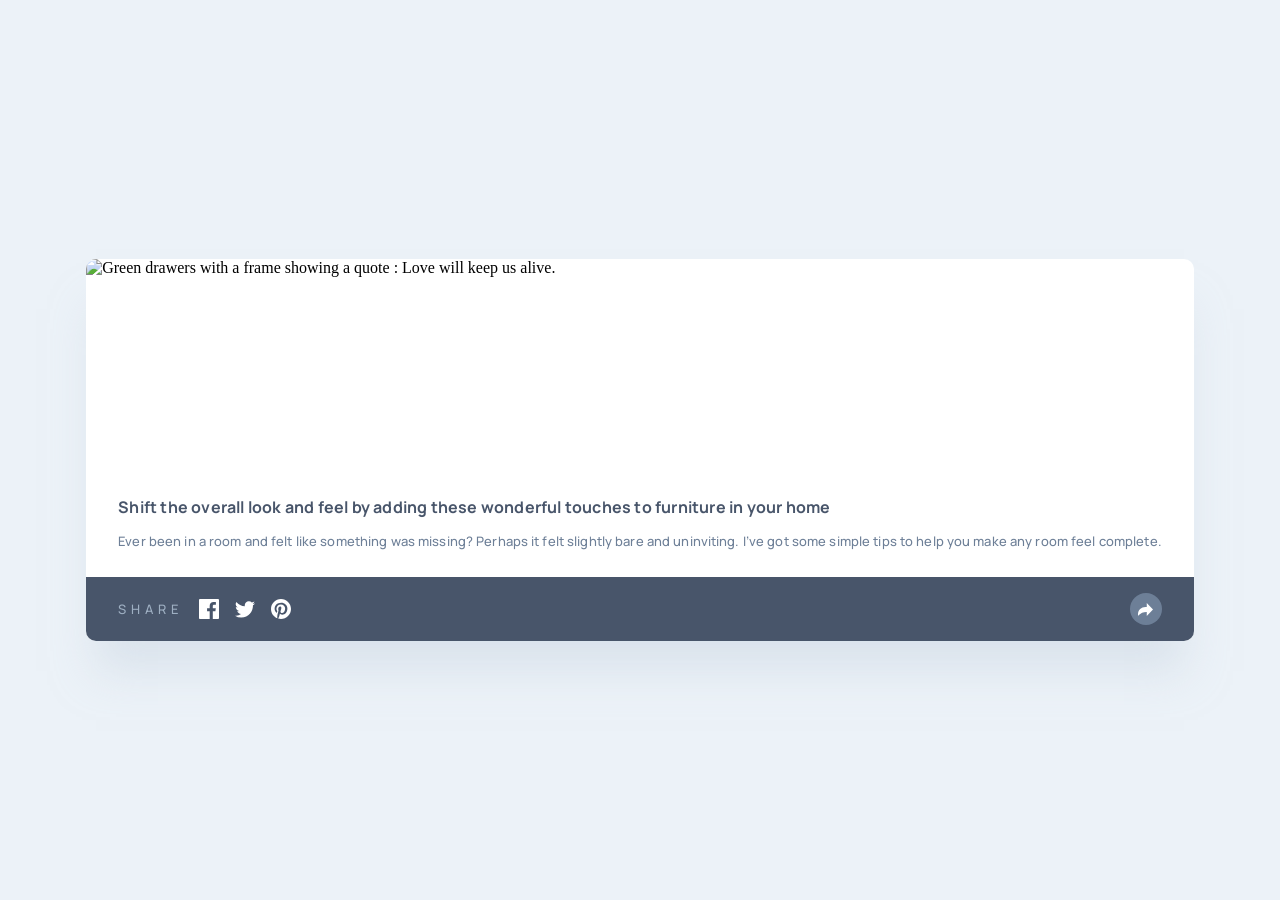
==== article-preview-component-master/index.html @ 6402cb17 "Finishing CSS/HTML" ====
<!DOCTYPE html>
<html lang="en">
<head>
  <meta charset="UTF-8">
  <meta http-equiv="X-UA-Compatible" content="IE=edge">
  <meta name="viewport" content="width=device-width, initial-scale=1.0">
  <link rel="stylesheet" href="styles/styles.css">
  <title>Document</title>
</head>
<body>
  <div class="tool-tip">
    
  </div>
  <div class="c-article">
    <div class="c-article__image">
      <img src="/images/drawers.jpg" alt="Green drawers with a frame showing a quote : Love will keep us alive.">
    </div>
    <div class="c-article__content">
      <div class="c-article__text">
        <h1 class="c-article__tilte">  Shift the overall look and feel by adding these wonderful 
          touches to furniture in your home
        </h1>
        <p class="c-article__description">  Ever been in a room and felt like something was missing? Perhaps 
          it felt slightly bare and uninviting. I’ve got some simple tips 
          to help you make any room feel complete.
        </p>
        <div class="c-article__footer">
          <div class="c-article__info">
            <img src="images/avatar-michelle.jpg" alt="" class="c-article__avatar" width="40px" height="40px">
            <div class="c-article__name-date">
              <p class="c-article__name">Michelle Appleton</p>
              <p class="c-article__date">28 Jun 2020</p>
            </div>
          </div>
          <div class="c-article__btn-share">
            <svg xmlns="http://www.w3.org/2000/svg" width="15" height="13"><path fill="#6E8098" d="M15 6.495L8.766.014V3.88H7.441C3.33 3.88 0 7.039 0 10.936v2.049l.589-.612C2.59 10.294 5.422 9.11 8.39 9.11h.375v3.867L15 6.495z"/></svg>
          </div>
        </div>
      </div>
    </div>
    <div class="c-article__share">
      <div class="c-article__social-icons">
        <p>SHARE</p>
        <svg xmlns="http://www.w3.org/2000/svg" width="20" height="20"><path fill="#FFF" d="M18.896 0H1.104C.494 0 0 .494 0 1.104v17.793C0 19.506.494 20 1.104 20h9.58v-7.745H8.076V9.237h2.606V7.01c0-2.583 1.578-3.99 3.883-3.99 1.104 0 2.052.082 2.329.119v2.7h-1.598c-1.254 0-1.496.597-1.496 1.47v1.928h2.989l-.39 3.018h-2.6V20h5.098c.608 0 1.102-.494 1.102-1.104V1.104C20 .494 19.506 0 18.896 0z"/></svg>
        <svg xmlns="http://www.w3.org/2000/svg" width="20" height="17"><path fill="#FFF" d="M20 2.172a8.192 8.192 0 01-2.357.646 4.11 4.11 0 001.804-2.27 8.22 8.22 0 01-2.605.996A4.096 4.096 0 0013.847.248c-2.65 0-4.596 2.472-3.998 5.037A11.648 11.648 0 011.392 1a4.109 4.109 0 001.27 5.478 4.086 4.086 0 01-1.858-.513c-.045 1.9 1.318 3.679 3.291 4.075a4.113 4.113 0 01-1.853.07 4.106 4.106 0 003.833 2.849A8.25 8.25 0 010 14.658a11.616 11.616 0 006.29 1.843c7.618 0 11.922-6.434 11.663-12.205A8.354 8.354 0 0020 2.172z"/></svg>
        <svg xmlns="http://www.w3.org/2000/svg" width="20" height="20"><path fill="#FFF" d="M10 0C4.478 0 0 4.477 0 10c0 4.237 2.636 7.855 6.356 9.312-.088-.791-.167-2.005.035-2.868.182-.78 1.172-4.97 1.172-4.97s-.299-.6-.299-1.486c0-1.39.806-2.428 1.81-2.428.852 0 1.264.64 1.264 1.408 0 .858-.545 2.14-.828 3.33-.236.995.5 1.807 1.48 1.807 1.778 0 3.144-1.874 3.144-4.58 0-2.393-1.72-4.068-4.177-4.068-2.845 0-4.515 2.135-4.515 4.34 0 .859.331 1.781.745 2.281a.3.3 0 01.069.288l-.278 1.133c-.044.183-.145.223-.335.134-1.249-.581-2.03-2.407-2.03-3.874 0-3.154 2.292-6.052 6.608-6.052 3.469 0 6.165 2.473 6.165 5.776 0 3.447-2.173 6.22-5.19 6.22-1.013 0-1.965-.525-2.291-1.148l-.623 2.378c-.226.869-.835 1.958-1.244 2.621.937.29 1.931.446 2.962.446 5.522 0 10-4.477 10-10S15.522 0 10 0z"/></svg>
      </div>
      <div class="c-article__btn-share">
        <svg xmlns="http://www.w3.org/2000/svg" width="15" height="13"><path fill="#6E8098" d="M15 6.495L8.766.014V3.88H7.441C3.33 3.88 0 7.039 0 10.936v2.049l.589-.612C2.59 10.294 5.422 9.11 8.39 9.11h.375v3.867L15 6.495z"/></svg>
      </div>
    </div>
  </div>
</body>
</html>
---- article-preview-component-master/styles/styles.css ----
@import url("https://fonts.googleapis.com/css2?family=IBM+Plex+Sans:wght@400;700&family=Manrope:wght@500;700&family=Outfit:wght@300;400;600&family=Red+Hat+Display:wght@500;700;900&display=swap");
*, *::before, *::after {
  -webkit-box-sizing: border-box;
          box-sizing: border-box;
}

* {
  margin: 0;
}

html, body {
  height: 100%;
}

body {
  -webkit-font-smoothing: antialiased;
  background: #ecf2f8;
  display: -webkit-box;
  display: -ms-flexbox;
  display: flex;
  -webkit-box-align: center;
      -ms-flex-align: center;
          align-items: center;
  -webkit-box-pack: center;
      -ms-flex-pack: center;
          justify-content: center;
  padding: 0 24px;
}

img, picture, video, canvas, svg {
  display: block;
}

input, button, textarea, select {
  font: inherit;
}

p, h1, h2, h3, h4, h5, h6 {
  overflow-wrap: break-word;
}

#root, #__next {
  isolation: isolate;
}

.c-article {
  position: relative;
  background: #FFFFFF;
  -webkit-box-shadow: 0px 40px 40px -10px rgba(201, 213, 225, 0.503415);
          box-shadow: 0px 40px 40px -10px rgba(201, 213, 225, 0.503415);
  border-radius: 10px;
  display: -webkit-box;
  display: -ms-flexbox;
  display: flex;
  -webkit-box-orient: vertical;
  -webkit-box-direction: normal;
      -ms-flex-direction: column;
          flex-direction: column;
}

.c-article .c-article__image img {
  height: 200px;
  width: 100%;
  -o-object-fit: cover;
     object-fit: cover;
  border-radius: 10px 10px 0px 0px;
}

.c-article .c-article__content {
  padding: 36px 32px 18px 32px;
}

.c-article .c-article__content .c-article__tilte {
  margin-bottom: 12px;
  font-family: Manrope;
  font-weight: bold;
  font-size: 16px;
  line-height: 24px;
  letter-spacing: 0.2px;
  color: #48556a;
}

.c-article .c-article__content .c-article__description {
  margin-bottom: 32px;
  font-family: Manrope;
  font-size: 13px;
  font-style: normal;
  font-weight: 500;
  line-height: 20px;
  letter-spacing: 0.12187500298023224px;
  color: #6d7f97;
}

.c-article .c-article__footer {
  display: -webkit-box;
  display: -ms-flexbox;
  display: flex;
  -webkit-box-pack: justify;
      -ms-flex-pack: justify;
          justify-content: space-between;
  -webkit-box-align: center;
      -ms-flex-align: center;
          align-items: center;
}

.c-article .c-article__footer .c-article__info {
  display: -webkit-box;
  display: -ms-flexbox;
  display: flex;
}

.c-article .c-article__footer .c-article__info .c-article__avatar {
  border-radius: 100%;
  margin-right: 16px;
}

.c-article .c-article__footer .c-article__info .c-article__name-date .c-article__name {
  font-family: Manrope;
  font-size: 13px;
  font-style: normal;
  font-weight: 500;
  line-height: 20px;
  letter-spacing: 0.12187500298023224px;
  color: #48556a;
}

.c-article .c-article__footer .c-article__info .c-article__name-date .c-article__date {
  font-family: Manrope;
  font-size: 13px;
  font-style: normal;
  font-weight: 500;
  line-height: 20px;
  letter-spacing: 0.12187500298023224px;
  text-align: left;
  color: #6d7f97;
}

.c-article .c-article__footer .c-article__btn-share {
  width: 32px;
  height: 32px;
  border-radius: 100%;
  background: #ecf2f8;
  display: -webkit-box;
  display: -ms-flexbox;
  display: flex;
  -webkit-box-pack: center;
      -ms-flex-pack: center;
          justify-content: center;
  -webkit-box-align: center;
      -ms-flex-align: center;
          align-items: center;
}

.c-article .c-article__share {
  position: absolute;
  bottom: 0;
  width: 100%;
  display: -webkit-box;
  display: -ms-flexbox;
  display: flex;
  -webkit-box-pack: justify;
      -ms-flex-pack: justify;
          justify-content: space-between;
  -webkit-box-align: center;
      -ms-flex-align: center;
          align-items: center;
  background-color: #48556a;
  padding: 16px 32px;
  border-radius: 0 0 10px 10px;
}

.c-article .c-article__share .c-article__social-icons {
  display: -webkit-box;
  display: -ms-flexbox;
  display: flex;
  -webkit-box-align: center;
      -ms-flex-align: center;
          align-items: center;
}

.c-article .c-article__share .c-article__social-icons > * {
  margin-right: 16px;
}

.c-article .c-article__share .c-article__social-icons p {
  font-family: Manrope;
  font-style: normal;
  font-weight: 500;
  font-size: 13px;
  line-height: 20px;
  letter-spacing: 5px;
  text-transform: capitalize;
  color: #9eafc2;
}

.c-article .c-article__share .c-article__btn-share {
  width: 32px;
  height: 32px;
  border-radius: 100%;
  background: #6d7f97;
  display: -webkit-box;
  display: -ms-flexbox;
  display: flex;
  -webkit-box-pack: center;
      -ms-flex-pack: center;
          justify-content: center;
  -webkit-box-align: center;
      -ms-flex-align: center;
          align-items: center;
}

.c-article .c-article__share .c-article__btn-share svg path {
  fill: #fff;
}

@media only screen and (min-width: 1440px) {
  body {
    margin: 0 355px;
    padding: 0;
  }
  .c-article {
    -webkit-box-orient: horizontal;
    -webkit-box-direction: normal;
        -ms-flex-direction: row;
            flex-direction: row;
  }
  .c-article .c-article__image img {
    width: 285px;
    height: 280px;
    border-radius: 10px 0 0 10px;
  }
  .c-article .c-article__content {
    padding: 32px 40px;
  }
  .c-article .c-article__content .c-article__text .c-article__tilte {
    font-weight: bold;
    font-size: 20px;
    line-height: 28px;
    letter-spacing: 0.25px;
  }
  .c-article .c-article__content .c-article__text .c-article__description {
    margin-bottom: 20px;
  }
  .c-article .c-article__share {
    display: none;
  }
}
/*# sourceMappingURL=styles.css.map */
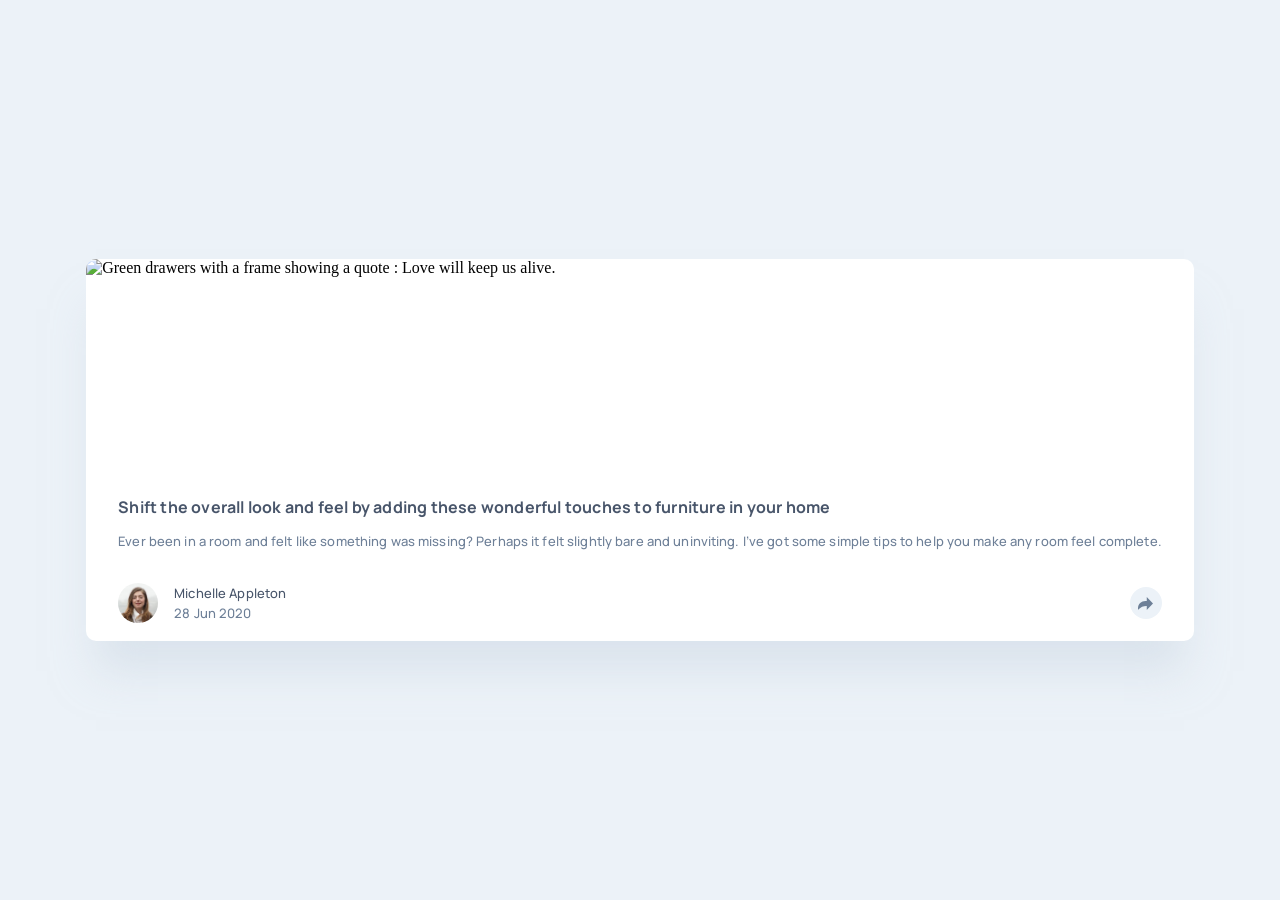
==== commit 01be7537: "Creating JS" ====
--- a/article-preview-component-master/index.html
+++ b/article-preview-component-master/index.html
@@ -38,17 +38,25 @@
         </div>
       </div>
     </div>
-    <div class="c-article__share">
+    <div class="c-article__share" id="toolTip">
       <div class="c-article__social-icons">
         <p>SHARE</p>
         <svg xmlns="http://www.w3.org/2000/svg" width="20" height="20"><path fill="#FFF" d="M18.896 0H1.104C.494 0 0 .494 0 1.104v17.793C0 19.506.494 20 1.104 20h9.58v-7.745H8.076V9.237h2.606V7.01c0-2.583 1.578-3.99 3.883-3.99 1.104 0 2.052.082 2.329.119v2.7h-1.598c-1.254 0-1.496.597-1.496 1.47v1.928h2.989l-.39 3.018h-2.6V20h5.098c.608 0 1.102-.494 1.102-1.104V1.104C20 .494 19.506 0 18.896 0z"/></svg>
         <svg xmlns="http://www.w3.org/2000/svg" width="20" height="17"><path fill="#FFF" d="M20 2.172a8.192 8.192 0 01-2.357.646 4.11 4.11 0 001.804-2.27 8.22 8.22 0 01-2.605.996A4.096 4.096 0 0013.847.248c-2.65 0-4.596 2.472-3.998 5.037A11.648 11.648 0 011.392 1a4.109 4.109 0 001.27 5.478 4.086 4.086 0 01-1.858-.513c-.045 1.9 1.318 3.679 3.291 4.075a4.113 4.113 0 01-1.853.07 4.106 4.106 0 003.833 2.849A8.25 8.25 0 010 14.658a11.616 11.616 0 006.29 1.843c7.618 0 11.922-6.434 11.663-12.205A8.354 8.354 0 0020 2.172z"/></svg>
         <svg xmlns="http://www.w3.org/2000/svg" width="20" height="20"><path fill="#FFF" d="M10 0C4.478 0 0 4.477 0 10c0 4.237 2.636 7.855 6.356 9.312-.088-.791-.167-2.005.035-2.868.182-.78 1.172-4.97 1.172-4.97s-.299-.6-.299-1.486c0-1.39.806-2.428 1.81-2.428.852 0 1.264.64 1.264 1.408 0 .858-.545 2.14-.828 3.33-.236.995.5 1.807 1.48 1.807 1.778 0 3.144-1.874 3.144-4.58 0-2.393-1.72-4.068-4.177-4.068-2.845 0-4.515 2.135-4.515 4.34 0 .859.331 1.781.745 2.281a.3.3 0 01.069.288l-.278 1.133c-.044.183-.145.223-.335.134-1.249-.581-2.03-2.407-2.03-3.874 0-3.154 2.292-6.052 6.608-6.052 3.469 0 6.165 2.473 6.165 5.776 0 3.447-2.173 6.22-5.19 6.22-1.013 0-1.965-.525-2.291-1.148l-.623 2.378c-.226.869-.835 1.958-1.244 2.621.937.29 1.931.446 2.962.446 5.522 0 10-4.477 10-10S15.522 0 10 0z"/></svg>
       </div>
-      <div class="c-article__btn-share">
+      <div class="c-article__btn-share" id="btn-share">
         <svg xmlns="http://www.w3.org/2000/svg" width="15" height="13"><path fill="#6E8098" d="M15 6.495L8.766.014V3.88H7.441C3.33 3.88 0 7.039 0 10.936v2.049l.589-.612C2.59 10.294 5.422 9.11 8.39 9.11h.375v3.867L15 6.495z"/></svg>
       </div>
     </div>
   </div>
+  <script>
+    doucment.addEventListener('DOMContentLoaded', function(){ 
+      let shareButton = document.querySelectorAll
+    })
+    document.getElementById('btn-share').onclick = function() {
+    this.classList.toggle('active');
+}
+  </script>
 </body>
 </html>
--- a/article-preview-component-master/styles/styles.css
+++ b/article-preview-component-master/styles/styles.css
@@ -152,6 +152,7 @@
 }
 
 .c-article .c-article__share {
+  opacity: 0;
   position: absolute;
   bottom: 0;
   width: 100%;
@@ -167,6 +168,10 @@
   background-color: #48556a;
   padding: 16px 32px;
   border-radius: 0 0 10px 10px;
+}
+
+.c-article .c-article__share:hover {
+  opacity: 1;
 }
 
 .c-article .c-article__share .c-article__social-icons {
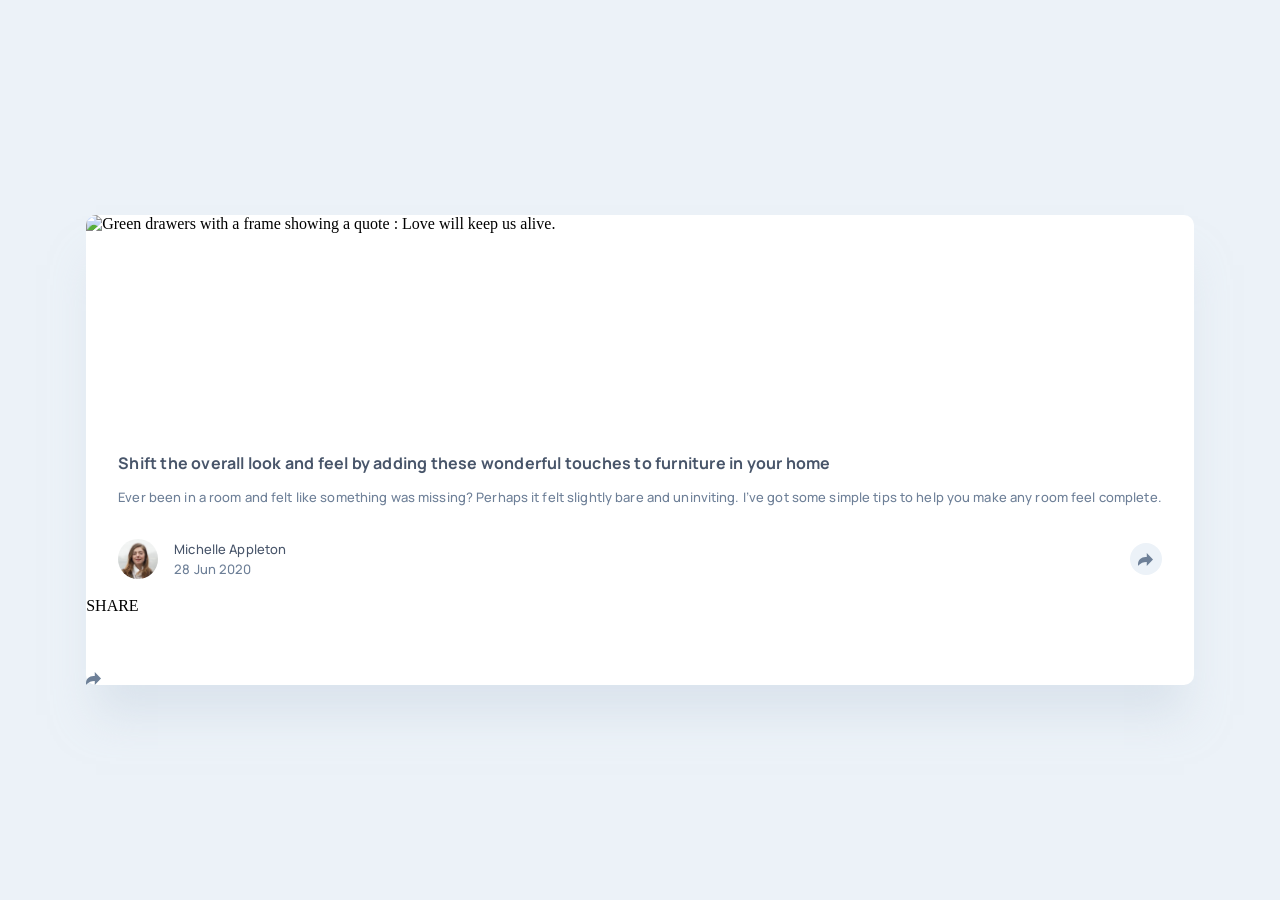
==== commit 65e07d01: "Adding tool tip in js" ====
--- a/article-preview-component-master/index.html
+++ b/article-preview-component-master/index.html
@@ -8,9 +8,6 @@
   <title>Document</title>
 </head>
 <body>
-  <div class="tool-tip">
-    
-  </div>
   <div class="c-article">
     <div class="c-article__image">
       <img src="/images/drawers.jpg" alt="Green drawers with a frame showing a quote : Love will keep us alive.">
@@ -38,7 +35,7 @@
         </div>
       </div>
     </div>
-    <div class="c-article__share" id="toolTip">
+    <div class="c-article__share" id="share-bar">
       <div class="c-article__social-icons">
         <p>SHARE</p>
         <svg xmlns="http://www.w3.org/2000/svg" width="20" height="20"><path fill="#FFF" d="M18.896 0H1.104C.494 0 0 .494 0 1.104v17.793C0 19.506.494 20 1.104 20h9.58v-7.745H8.076V9.237h2.606V7.01c0-2.583 1.578-3.99 3.883-3.99 1.104 0 2.052.082 2.329.119v2.7h-1.598c-1.254 0-1.496.597-1.496 1.47v1.928h2.989l-.39 3.018h-2.6V20h5.098c.608 0 1.102-.494 1.102-1.104V1.104C20 .494 19.506 0 18.896 0z"/></svg>
@@ -49,14 +46,36 @@
         <svg xmlns="http://www.w3.org/2000/svg" width="15" height="13"><path fill="#6E8098" d="M15 6.495L8.766.014V3.88H7.441C3.33 3.88 0 7.039 0 10.936v2.049l.589-.612C2.59 10.294 5.422 9.11 8.39 9.11h.375v3.867L15 6.495z"/></svg>
       </div>
     </div>
+    <div class="tooltip toolTip--isvisible" id="toolTips">
+      <p>SHARE</p>
+      <div class="tooltip__social-icons">
+        <svg xmlns="http://www.w3.org/2000/svg" width="20" height="20"><path fill="#FFF" d="M18.896 0H1.104C.494 0 0 .494 0 1.104v17.793C0 19.506.494 20 1.104 20h9.58v-7.745H8.076V9.237h2.606V7.01c0-2.583 1.578-3.99 3.883-3.99 1.104 0 2.052.082 2.329.119v2.7h-1.598c-1.254 0-1.496.597-1.496 1.47v1.928h2.989l-.39 3.018h-2.6V20h5.098c.608 0 1.102-.494 1.102-1.104V1.104C20 .494 19.506 0 18.896 0z"/></svg>
+        <svg xmlns="http://www.w3.org/2000/svg" width="20" height="17"><path fill="#FFF" d="M20 2.172a8.192 8.192 0 01-2.357.646 4.11 4.11 0 001.804-2.27 8.22 8.22 0 01-2.605.996A4.096 4.096 0 0013.847.248c-2.65 0-4.596 2.472-3.998 5.037A11.648 11.648 0 011.392 1a4.109 4.109 0 001.27 5.478 4.086 4.086 0 01-1.858-.513c-.045 1.9 1.318 3.679 3.291 4.075a4.113 4.113 0 01-1.853.07 4.106 4.106 0 003.833 2.849A8.25 8.25 0 010 14.658a11.616 11.616 0 006.29 1.843c7.618 0 11.922-6.434 11.663-12.205A8.354 8.354 0 0020 2.172z"/></svg>
+        <svg xmlns="http://www.w3.org/2000/svg" width="20" height="20"><path fill="#FFF" d="M10 0C4.478 0 0 4.477 0 10c0 4.237 2.636 7.855 6.356 9.312-.088-.791-.167-2.005.035-2.868.182-.78 1.172-4.97 1.172-4.97s-.299-.6-.299-1.486c0-1.39.806-2.428 1.81-2.428.852 0 1.264.64 1.264 1.408 0 .858-.545 2.14-.828 3.33-.236.995.5 1.807 1.48 1.807 1.778 0 3.144-1.874 3.144-4.58 0-2.393-1.72-4.068-4.177-4.068-2.845 0-4.515 2.135-4.515 4.34 0 .859.331 1.781.745 2.281a.3.3 0 01.069.288l-.278 1.133c-.044.183-.145.223-.335.134-1.249-.581-2.03-2.407-2.03-3.874 0-3.154 2.292-6.052 6.608-6.052 3.469 0 6.165 2.473 6.165 5.776 0 3.447-2.173 6.22-5.19 6.22-1.013 0-1.965-.525-2.291-1.148l-.623 2.378c-.226.869-.835 1.958-1.244 2.621.937.29 1.931.446 2.962.446 5.522 0 10-4.477 10-10S15.522 0 10 0z"/></svg>
+      </div>
+      <div class="tooltip__btn-share" id="btn-share">
+        <svg xmlns="http://www.w3.org/2000/svg" width="15" height="13"><path fill="#6E8098" d="M15 6.495L8.766.014V3.88H7.441C3.33 3.88 0 7.039 0 10.936v2.049l.589-.612C2.59 10.294 5.422 9.11 8.39 9.11h.375v3.867L15 6.495z"/></svg>
+      </div>
+    </div>
   </div>
   <script>
-    doucment.addEventListener('DOMContentLoaded', function(){ 
-      let shareButton = document.querySelectorAll
-    })
-    document.getElementById('btn-share').onclick = function() {
-    this.classList.toggle('active');
-}
+    // 1. Select event target
+    // 2. Create the function
+    // 2. Create the .addEventListener() (event and function)
+
+  eventTarget = document.querySelector('.c-article__btn-share');
+
+  // When we click on the share button, the tooltip appears
+  eventHandlerFunction = function() {
+    toolTip = document.querySelector('.tooltip');
+    console.log(toolTip.classList)
+    toolTip.classList.toggle('toolTip--isvisible')
+    
+    // console.log(tooltip);
+  }
+  
+  eventTarget.addEventListener("click", eventHandlerFunction);
+
   </script>
 </body>
 </html>
--- a/article-preview-component-master/styles/styles.css
+++ b/article-preview-component-master/styles/styles.css
@@ -136,6 +136,7 @@
 }
 
 .c-article .c-article__footer .c-article__btn-share {
+  cursor: pointer;
   width: 32px;
   height: 32px;
   border-radius: 100%;
@@ -199,6 +200,7 @@
 }
 
 .c-article .c-article__share .c-article__btn-share {
+  cursor: pointer;
   width: 32px;
   height: 32px;
   border-radius: 100%;
@@ -249,5 +251,57 @@
   .c-article .c-article__share {
     display: none;
   }
+  .c-article .tooltip {
+    position: absolute;
+    bottom: 96px;
+    right: -67px;
+    background-color: #48556a;
+    width: 248px;
+    height: 55px;
+    border-radius: 10px;
+    display: -webkit-box;
+    display: -ms-flexbox;
+    display: flex;
+    -webkit-box-align: center;
+        -ms-flex-align: center;
+            align-items: center;
+    -webkit-box-pack: center;
+        -ms-flex-pack: center;
+            justify-content: center;
+  }
+  .c-article .tooltip::after {
+    content: " ";
+    position: absolute;
+    top: 100%;
+    /* At the bottom of the tooltip */
+    left: 50%;
+    margin-left: -12px;
+    border-width: 12px;
+    border-style: solid;
+    border-color: #48556a transparent transparent transparent;
+  }
+  .c-article .tooltip.toolTip--isvisible {
+    visibility: hidden;
+  }
+  .c-article .tooltip p {
+    margin-right: 16px;
+    font-family: Manrope;
+    font-style: normal;
+    font-weight: 500;
+    font-size: 13px;
+    line-height: 20px;
+    letter-spacing: 5px;
+    color: #9eafc2;
+  }
+  .c-article .tooltip .tooltip__social-icons {
+    display: -ms-grid;
+    display: grid;
+    -ms-grid-columns: 1fr 1fr 1fr;
+        grid-template-columns: 1fr 1fr 1fr;
+    grid-gap: 16px;
+  }
+  .c-article .tooltip .tooltip__btn-share {
+    display: none;
+  }
 }
 /*# sourceMappingURL=styles.css.map */
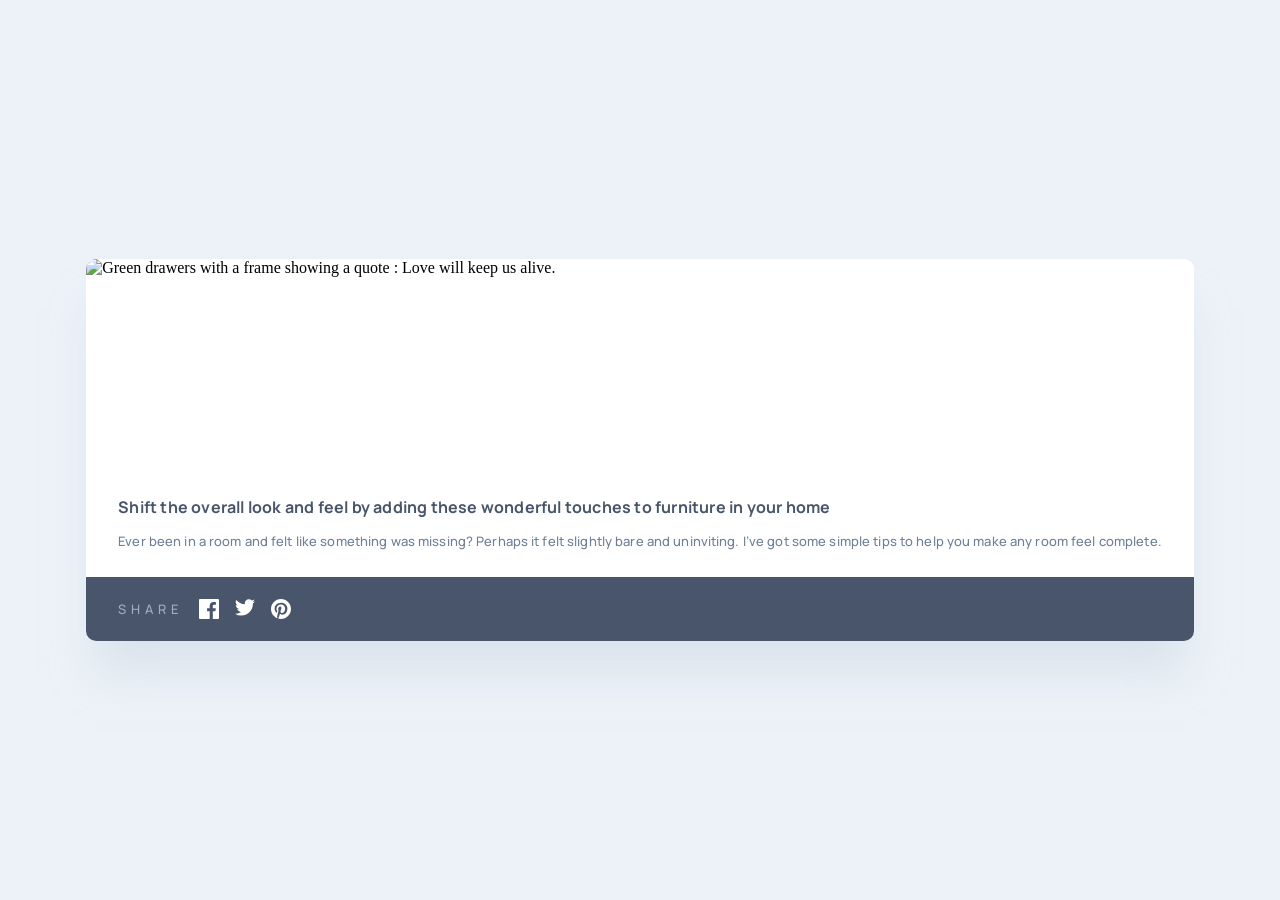
==== commit b20f14a8: "Finishing mobile tooltip" ====
--- a/article-preview-component-master/index.html
+++ b/article-preview-component-master/index.html
@@ -35,7 +35,7 @@
         </div>
       </div>
     </div>
-    <div class="c-article__share" id="share-bar">
+    <!-- <div class="c-article__share" id="share-bar">
       <div class="c-article__social-icons">
         <p>SHARE</p>
         <svg xmlns="http://www.w3.org/2000/svg" width="20" height="20"><path fill="#FFF" d="M18.896 0H1.104C.494 0 0 .494 0 1.104v17.793C0 19.506.494 20 1.104 20h9.58v-7.745H8.076V9.237h2.606V7.01c0-2.583 1.578-3.99 3.883-3.99 1.104 0 2.052.082 2.329.119v2.7h-1.598c-1.254 0-1.496.597-1.496 1.47v1.928h2.989l-.39 3.018h-2.6V20h5.098c.608 0 1.102-.494 1.102-1.104V1.104C20 .494 19.506 0 18.896 0z"/></svg>
@@ -45,7 +45,7 @@
       <div class="c-article__btn-share" id="btn-share">
         <svg xmlns="http://www.w3.org/2000/svg" width="15" height="13"><path fill="#6E8098" d="M15 6.495L8.766.014V3.88H7.441C3.33 3.88 0 7.039 0 10.936v2.049l.589-.612C2.59 10.294 5.422 9.11 8.39 9.11h.375v3.867L15 6.495z"/></svg>
       </div>
-    </div>
+    </div> -->
     <div class="tooltip toolTip--isvisible" id="toolTips">
       <p>SHARE</p>
       <div class="tooltip__social-icons">
@@ -53,9 +53,9 @@
         <svg xmlns="http://www.w3.org/2000/svg" width="20" height="17"><path fill="#FFF" d="M20 2.172a8.192 8.192 0 01-2.357.646 4.11 4.11 0 001.804-2.27 8.22 8.22 0 01-2.605.996A4.096 4.096 0 0013.847.248c-2.65 0-4.596 2.472-3.998 5.037A11.648 11.648 0 011.392 1a4.109 4.109 0 001.27 5.478 4.086 4.086 0 01-1.858-.513c-.045 1.9 1.318 3.679 3.291 4.075a4.113 4.113 0 01-1.853.07 4.106 4.106 0 003.833 2.849A8.25 8.25 0 010 14.658a11.616 11.616 0 006.29 1.843c7.618 0 11.922-6.434 11.663-12.205A8.354 8.354 0 0020 2.172z"/></svg>
         <svg xmlns="http://www.w3.org/2000/svg" width="20" height="20"><path fill="#FFF" d="M10 0C4.478 0 0 4.477 0 10c0 4.237 2.636 7.855 6.356 9.312-.088-.791-.167-2.005.035-2.868.182-.78 1.172-4.97 1.172-4.97s-.299-.6-.299-1.486c0-1.39.806-2.428 1.81-2.428.852 0 1.264.64 1.264 1.408 0 .858-.545 2.14-.828 3.33-.236.995.5 1.807 1.48 1.807 1.778 0 3.144-1.874 3.144-4.58 0-2.393-1.72-4.068-4.177-4.068-2.845 0-4.515 2.135-4.515 4.34 0 .859.331 1.781.745 2.281a.3.3 0 01.069.288l-.278 1.133c-.044.183-.145.223-.335.134-1.249-.581-2.03-2.407-2.03-3.874 0-3.154 2.292-6.052 6.608-6.052 3.469 0 6.165 2.473 6.165 5.776 0 3.447-2.173 6.22-5.19 6.22-1.013 0-1.965-.525-2.291-1.148l-.623 2.378c-.226.869-.835 1.958-1.244 2.621.937.29 1.931.446 2.962.446 5.522 0 10-4.477 10-10S15.522 0 10 0z"/></svg>
       </div>
-      <div class="tooltip__btn-share" id="btn-share">
+      <!-- <div class="tooltip__btn-share" id="btn-share">
         <svg xmlns="http://www.w3.org/2000/svg" width="15" height="13"><path fill="#6E8098" d="M15 6.495L8.766.014V3.88H7.441C3.33 3.88 0 7.039 0 10.936v2.049l.589-.612C2.59 10.294 5.422 9.11 8.39 9.11h.375v3.867L15 6.495z"/></svg>
-      </div>
+      </div> -->
     </div>
   </div>
   <script>
--- a/article-preview-component-master/styles/styles.css
+++ b/article-preview-component-master/styles/styles.css
@@ -220,6 +220,49 @@
   fill: #fff;
 }
 
+.c-article .tooltip {
+  position: absolute;
+  background-color: #48556a;
+  display: -webkit-box;
+  display: -ms-flexbox;
+  display: flex;
+  -webkit-box-align: center;
+      -ms-flex-align: center;
+          align-items: center;
+  -webkit-box-pack: start;
+      -ms-flex-pack: start;
+          justify-content: flex-start;
+  padding: 22px 32px;
+  width: 100%;
+  bottom: 0;
+  border-radius: 0px 0px 10px 10px;
+}
+
+.c-article .tooltip p {
+  margin-right: 16px;
+  font-family: Manrope;
+  font-style: normal;
+  font-weight: 500;
+  font-size: 13px;
+  line-height: 20px;
+  letter-spacing: 5px;
+  color: #9eafc2;
+}
+
+.c-article .tooltip .tooltip__social-icons {
+  display: -webkit-box;
+  display: -ms-flexbox;
+  display: flex;
+}
+
+.c-article .tooltip .tooltip__social-icons {
+  display: -ms-grid;
+  display: grid;
+  -ms-grid-columns: 1fr 1fr 1fr;
+      grid-template-columns: 1fr 1fr 1fr;
+  grid-gap: 16px;
+}
+
 @media only screen and (min-width: 1440px) {
   body {
     margin: 0 355px;
@@ -252,22 +295,14 @@
     display: none;
   }
   .c-article .tooltip {
-    position: absolute;
+    -webkit-box-pack: center;
+        -ms-flex-pack: center;
+            justify-content: center;
     bottom: 96px;
     right: -67px;
-    background-color: #48556a;
     width: 248px;
     height: 55px;
     border-radius: 10px;
-    display: -webkit-box;
-    display: -ms-flexbox;
-    display: flex;
-    -webkit-box-align: center;
-        -ms-flex-align: center;
-            align-items: center;
-    -webkit-box-pack: center;
-        -ms-flex-pack: center;
-            justify-content: center;
   }
   .c-article .tooltip::after {
     content: " ";
@@ -283,25 +318,5 @@
   .c-article .tooltip.toolTip--isvisible {
     visibility: hidden;
   }
-  .c-article .tooltip p {
-    margin-right: 16px;
-    font-family: Manrope;
-    font-style: normal;
-    font-weight: 500;
-    font-size: 13px;
-    line-height: 20px;
-    letter-spacing: 5px;
-    color: #9eafc2;
-  }
-  .c-article .tooltip .tooltip__social-icons {
-    display: -ms-grid;
-    display: grid;
-    -ms-grid-columns: 1fr 1fr 1fr;
-        grid-template-columns: 1fr 1fr 1fr;
-    grid-gap: 16px;
-  }
-  .c-article .tooltip .tooltip__btn-share {
-    display: none;
-  }
 }
 /*# sourceMappingURL=styles.css.map */
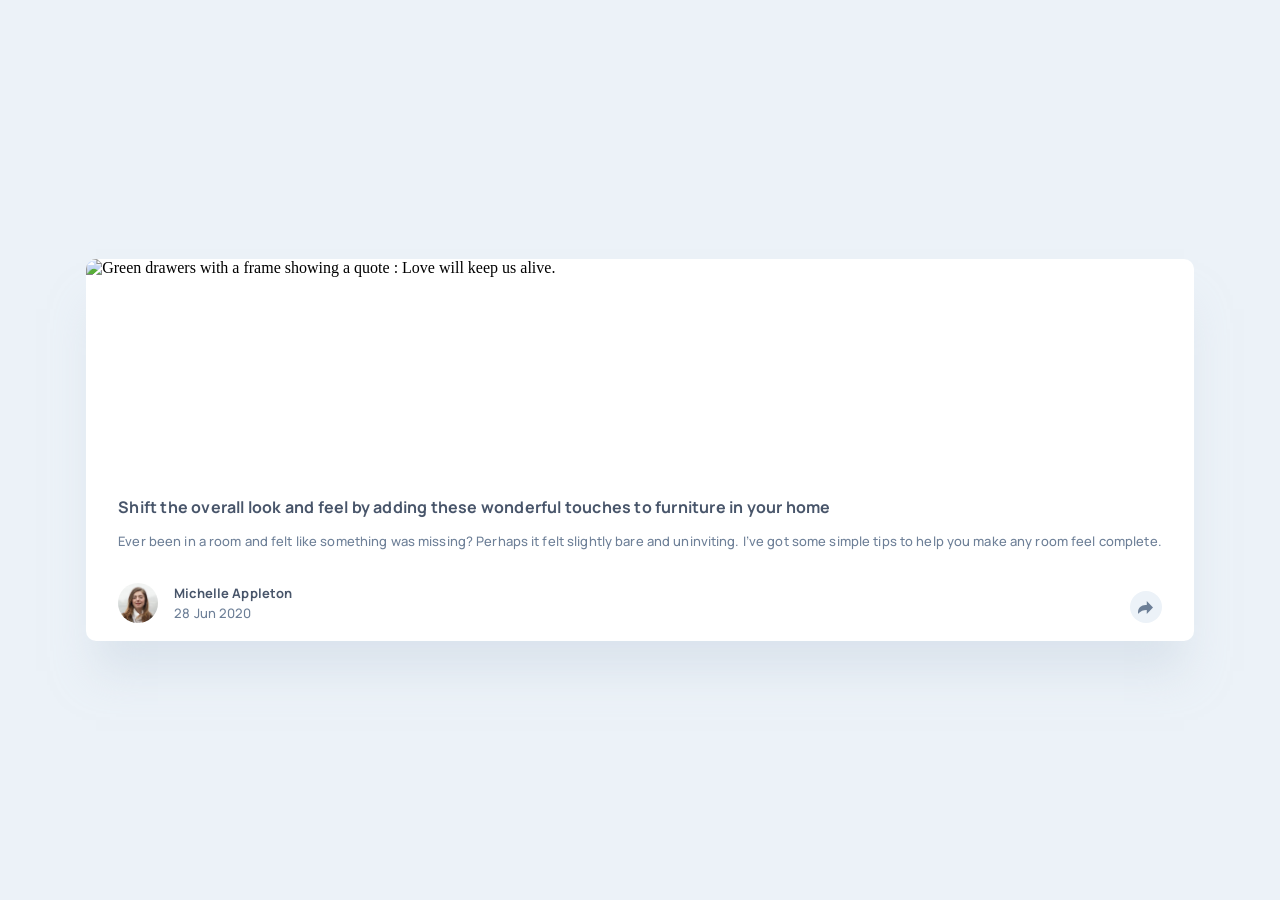
==== commit f1095ccc: "Adding final touches" ====
--- a/article-preview-component-master/index.html
+++ b/article-preview-component-master/index.html
@@ -9,6 +9,9 @@
 </head>
 <body>
   <div class="c-article">
+    <div class="c-article__btn-share">
+      <svg xmlns="http://www.w3.org/2000/svg" width="15" height="13"><path fill="#6E8098" d="M15 6.495L8.766.014V3.88H7.441C3.33 3.88 0 7.039 0 10.936v2.049l.589-.612C2.59 10.294 5.422 9.11 8.39 9.11h.375v3.867L15 6.495z"/></svg>
+    </div>
     <div class="c-article__image">
       <img src="/images/drawers.jpg" alt="Green drawers with a frame showing a quote : Love will keep us alive.">
     </div>
@@ -28,9 +31,6 @@
               <p class="c-article__name">Michelle Appleton</p>
               <p class="c-article__date">28 Jun 2020</p>
             </div>
-          </div>
-          <div class="c-article__btn-share">
-            <svg xmlns="http://www.w3.org/2000/svg" width="15" height="13"><path fill="#6E8098" d="M15 6.495L8.766.014V3.88H7.441C3.33 3.88 0 7.039 0 10.936v2.049l.589-.612C2.59 10.294 5.422 9.11 8.39 9.11h.375v3.867L15 6.495z"/></svg>
           </div>
         </div>
       </div>
--- a/article-preview-component-master/styles/styles.css
+++ b/article-preview-component-master/styles/styles.css
@@ -118,7 +118,7 @@
   font-family: Manrope;
   font-size: 13px;
   font-style: normal;
-  font-weight: 500;
+  font-weight: 700;
   line-height: 20px;
   letter-spacing: 0.12187500298023224px;
   color: #48556a;
@@ -199,12 +199,16 @@
   color: #9eafc2;
 }
 
-.c-article .c-article__share .c-article__btn-share {
+.c-article .c-article__btn-share {
+  position: absolute;
+  bottom: 18px;
+  right: 32px;
+  z-index: 2;
   cursor: pointer;
   width: 32px;
   height: 32px;
   border-radius: 100%;
-  background: #6d7f97;
+  background: #ecf2f8;
   display: -webkit-box;
   display: -ms-flexbox;
   display: flex;
@@ -216,8 +220,8 @@
           align-items: center;
 }
 
-.c-article .c-article__share .c-article__btn-share svg path {
-  fill: #fff;
+.c-article .c-article__btn-share svg path {
+  fill: #6d7f97;
 }
 
 .c-article .tooltip {
@@ -238,6 +242,10 @@
   border-radius: 0px 0px 10px 10px;
 }
 
+.c-article .tooltip.toolTip--isvisible {
+  visibility: hidden;
+}
+
 .c-article .tooltip p {
   margin-right: 16px;
   font-family: Manrope;
@@ -291,8 +299,9 @@
   .c-article .c-article__content .c-article__text .c-article__description {
     margin-bottom: 20px;
   }
-  .c-article .c-article__share {
-    display: none;
+  .c-article .c-article__btn-share {
+    bottom: 32px;
+    right: 40px;
   }
   .c-article .tooltip {
     -webkit-box-pack: center;
@@ -315,8 +324,5 @@
     border-style: solid;
     border-color: #48556a transparent transparent transparent;
   }
-  .c-article .tooltip.toolTip--isvisible {
-    visibility: hidden;
-  }
 }
 /*# sourceMappingURL=styles.css.map */
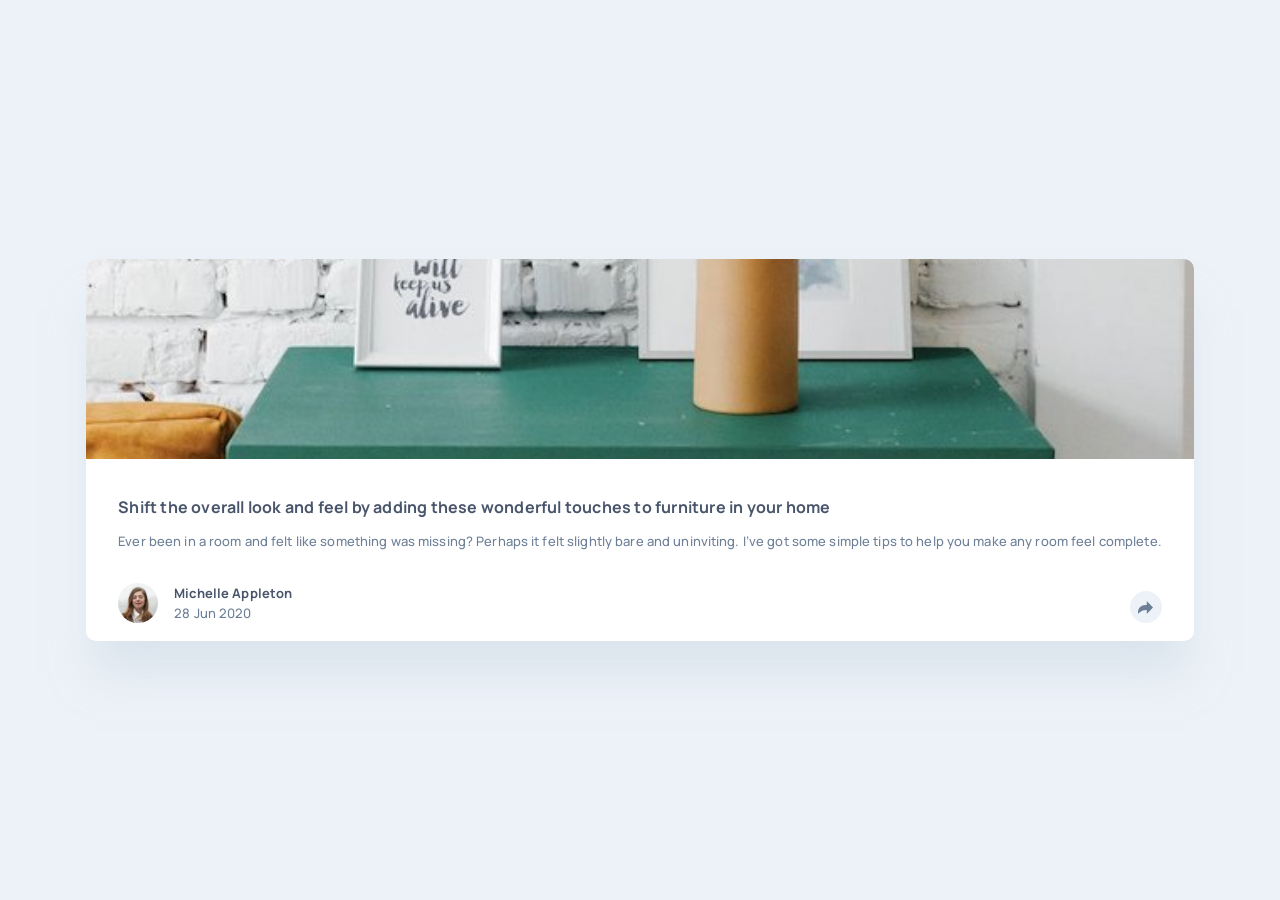
==== commit bcdeaef6: "fixing image path issue" ====
--- a/article-preview-component-master/index.html
+++ b/article-preview-component-master/index.html
@@ -13,7 +13,7 @@
       <svg xmlns="http://www.w3.org/2000/svg" width="15" height="13"><path fill="#6E8098" d="M15 6.495L8.766.014V3.88H7.441C3.33 3.88 0 7.039 0 10.936v2.049l.589-.612C2.59 10.294 5.422 9.11 8.39 9.11h.375v3.867L15 6.495z"/></svg>
     </div>
     <div class="c-article__image">
-      <img src="/images/drawers.jpg" alt="Green drawers with a frame showing a quote : Love will keep us alive.">
+      <img src="images/drawers.jpg" alt="Green drawers with a frame showing a quote : Love will keep us alive.">
     </div>
     <div class="c-article__content">
       <div class="c-article__text">
@@ -35,17 +35,6 @@
         </div>
       </div>
     </div>
-    <!-- <div class="c-article__share" id="share-bar">
-      <div class="c-article__social-icons">
-        <p>SHARE</p>
-        <svg xmlns="http://www.w3.org/2000/svg" width="20" height="20"><path fill="#FFF" d="M18.896 0H1.104C.494 0 0 .494 0 1.104v17.793C0 19.506.494 20 1.104 20h9.58v-7.745H8.076V9.237h2.606V7.01c0-2.583 1.578-3.99 3.883-3.99 1.104 0 2.052.082 2.329.119v2.7h-1.598c-1.254 0-1.496.597-1.496 1.47v1.928h2.989l-.39 3.018h-2.6V20h5.098c.608 0 1.102-.494 1.102-1.104V1.104C20 .494 19.506 0 18.896 0z"/></svg>
-        <svg xmlns="http://www.w3.org/2000/svg" width="20" height="17"><path fill="#FFF" d="M20 2.172a8.192 8.192 0 01-2.357.646 4.11 4.11 0 001.804-2.27 8.22 8.22 0 01-2.605.996A4.096 4.096 0 0013.847.248c-2.65 0-4.596 2.472-3.998 5.037A11.648 11.648 0 011.392 1a4.109 4.109 0 001.27 5.478 4.086 4.086 0 01-1.858-.513c-.045 1.9 1.318 3.679 3.291 4.075a4.113 4.113 0 01-1.853.07 4.106 4.106 0 003.833 2.849A8.25 8.25 0 010 14.658a11.616 11.616 0 006.29 1.843c7.618 0 11.922-6.434 11.663-12.205A8.354 8.354 0 0020 2.172z"/></svg>
-        <svg xmlns="http://www.w3.org/2000/svg" width="20" height="20"><path fill="#FFF" d="M10 0C4.478 0 0 4.477 0 10c0 4.237 2.636 7.855 6.356 9.312-.088-.791-.167-2.005.035-2.868.182-.78 1.172-4.97 1.172-4.97s-.299-.6-.299-1.486c0-1.39.806-2.428 1.81-2.428.852 0 1.264.64 1.264 1.408 0 .858-.545 2.14-.828 3.33-.236.995.5 1.807 1.48 1.807 1.778 0 3.144-1.874 3.144-4.58 0-2.393-1.72-4.068-4.177-4.068-2.845 0-4.515 2.135-4.515 4.34 0 .859.331 1.781.745 2.281a.3.3 0 01.069.288l-.278 1.133c-.044.183-.145.223-.335.134-1.249-.581-2.03-2.407-2.03-3.874 0-3.154 2.292-6.052 6.608-6.052 3.469 0 6.165 2.473 6.165 5.776 0 3.447-2.173 6.22-5.19 6.22-1.013 0-1.965-.525-2.291-1.148l-.623 2.378c-.226.869-.835 1.958-1.244 2.621.937.29 1.931.446 2.962.446 5.522 0 10-4.477 10-10S15.522 0 10 0z"/></svg>
-      </div>
-      <div class="c-article__btn-share" id="btn-share">
-        <svg xmlns="http://www.w3.org/2000/svg" width="15" height="13"><path fill="#6E8098" d="M15 6.495L8.766.014V3.88H7.441C3.33 3.88 0 7.039 0 10.936v2.049l.589-.612C2.59 10.294 5.422 9.11 8.39 9.11h.375v3.867L15 6.495z"/></svg>
-      </div>
-    </div> -->
     <div class="tooltip toolTip--isvisible" id="toolTips">
       <p>SHARE</p>
       <div class="tooltip__social-icons">
@@ -53,25 +42,15 @@
         <svg xmlns="http://www.w3.org/2000/svg" width="20" height="17"><path fill="#FFF" d="M20 2.172a8.192 8.192 0 01-2.357.646 4.11 4.11 0 001.804-2.27 8.22 8.22 0 01-2.605.996A4.096 4.096 0 0013.847.248c-2.65 0-4.596 2.472-3.998 5.037A11.648 11.648 0 011.392 1a4.109 4.109 0 001.27 5.478 4.086 4.086 0 01-1.858-.513c-.045 1.9 1.318 3.679 3.291 4.075a4.113 4.113 0 01-1.853.07 4.106 4.106 0 003.833 2.849A8.25 8.25 0 010 14.658a11.616 11.616 0 006.29 1.843c7.618 0 11.922-6.434 11.663-12.205A8.354 8.354 0 0020 2.172z"/></svg>
         <svg xmlns="http://www.w3.org/2000/svg" width="20" height="20"><path fill="#FFF" d="M10 0C4.478 0 0 4.477 0 10c0 4.237 2.636 7.855 6.356 9.312-.088-.791-.167-2.005.035-2.868.182-.78 1.172-4.97 1.172-4.97s-.299-.6-.299-1.486c0-1.39.806-2.428 1.81-2.428.852 0 1.264.64 1.264 1.408 0 .858-.545 2.14-.828 3.33-.236.995.5 1.807 1.48 1.807 1.778 0 3.144-1.874 3.144-4.58 0-2.393-1.72-4.068-4.177-4.068-2.845 0-4.515 2.135-4.515 4.34 0 .859.331 1.781.745 2.281a.3.3 0 01.069.288l-.278 1.133c-.044.183-.145.223-.335.134-1.249-.581-2.03-2.407-2.03-3.874 0-3.154 2.292-6.052 6.608-6.052 3.469 0 6.165 2.473 6.165 5.776 0 3.447-2.173 6.22-5.19 6.22-1.013 0-1.965-.525-2.291-1.148l-.623 2.378c-.226.869-.835 1.958-1.244 2.621.937.29 1.931.446 2.962.446 5.522 0 10-4.477 10-10S15.522 0 10 0z"/></svg>
       </div>
-      <!-- <div class="tooltip__btn-share" id="btn-share">
-        <svg xmlns="http://www.w3.org/2000/svg" width="15" height="13"><path fill="#6E8098" d="M15 6.495L8.766.014V3.88H7.441C3.33 3.88 0 7.039 0 10.936v2.049l.589-.612C2.59 10.294 5.422 9.11 8.39 9.11h.375v3.867L15 6.495z"/></svg>
-      </div> -->
     </div>
   </div>
   <script>
-    // 1. Select event target
-    // 2. Create the function
-    // 2. Create the .addEventListener() (event and function)
-
   eventTarget = document.querySelector('.c-article__btn-share');
 
-  // When we click on the share button, the tooltip appears
   eventHandlerFunction = function() {
     toolTip = document.querySelector('.tooltip');
     console.log(toolTip.classList)
     toolTip.classList.toggle('toolTip--isvisible')
-    
-    // console.log(tooltip);
   }
   
   eventTarget.addEventListener("click", eventHandlerFunction);
--- a/article-preview-component-master/styles/styles.css
+++ b/article-preview-component-master/styles/styles.css
@@ -277,6 +277,7 @@
     padding: 0;
   }
   .c-article {
+    max-width: 730px;
     -webkit-box-orient: horizontal;
     -webkit-box-direction: normal;
         -ms-flex-direction: row;
